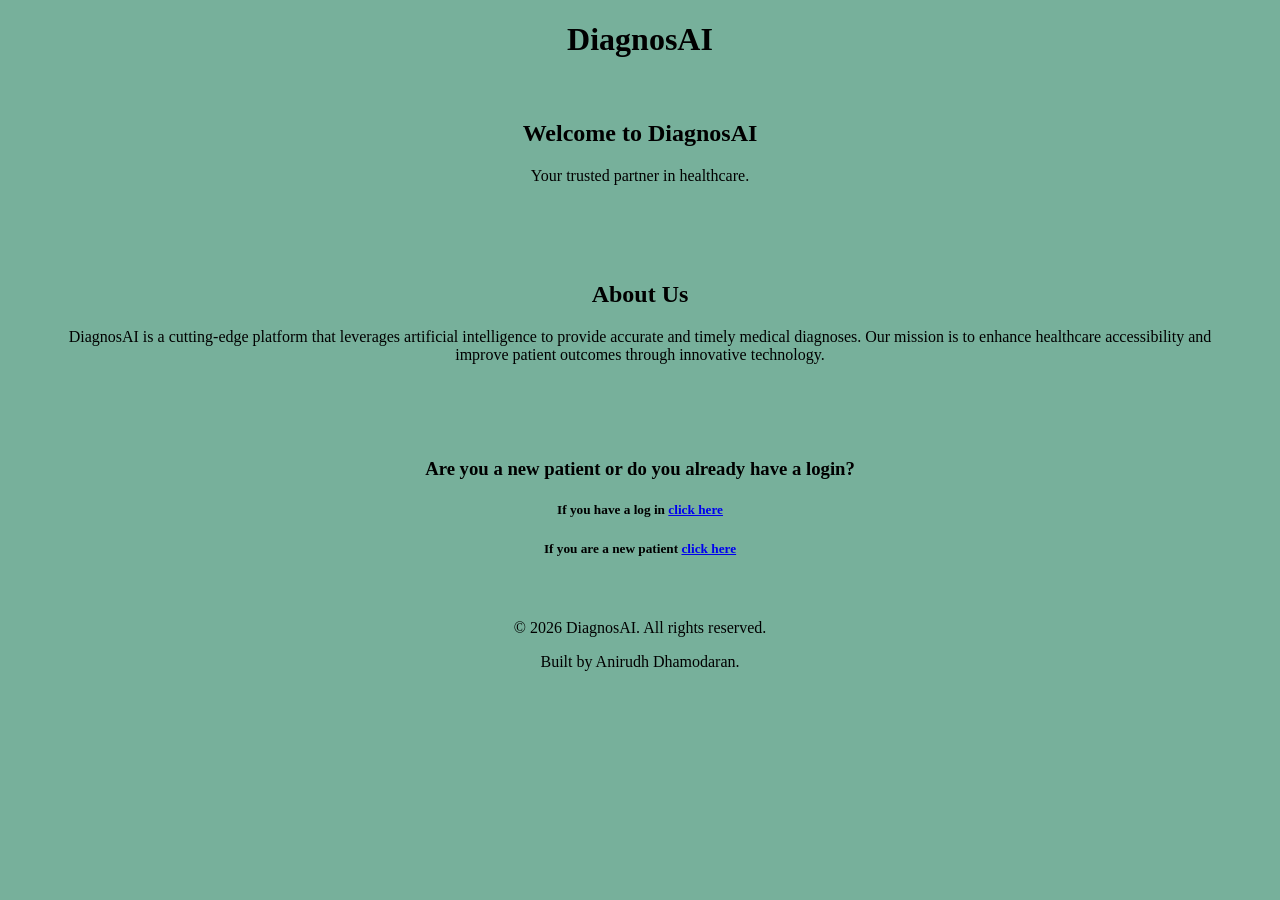
==== frontend/index.html @ 201fba85 "Added frontend code to GitHub" ====
<!DOCTYPE html>
<html lang="en">
<head>
    <meta charset="UTF-8">
    <meta name="viewport" content="width=device-width, initial-scale=1.0">
    <title>KinCare</title>
    <link rel="stylesheet" href="style.css">
    <script src="script.js"></script>
</head>
<body>
    <header>
        <h1>DiagnosAI</h1>
    </header>
    <main>
        <section id="home">
            <h2>Welcome to DiagnosAI</h2>
            <p>Your trusted partner in healthcare.</p>
        </section>
        <section id="about">
            <h2>About Us</h2>
            <p>DiagnosAI is a cutting-edge platform that leverages artificial intelligence to provide accurate and timely medical diagnoses. Our mission is to enhance healthcare accessibility and improve patient outcomes through innovative technology.</p>
        </section>
        <section id="patient_details">
            <h3>Are you a new patient or do you already have a login?</h3>
            <h5> If you have a log in <a href="login.html">click here</a></h5>
            <h5> If you are a new patient <a href="register.html">click here</a></h5>
        </section>
    </main>
    <footer>
        <p>&copy; 2026 DiagnosAI. All rights reserved.</p>
        <p>Built by Anirudh Dhamodaran.</p>
    </footer>
</body>
</html>
---- frontend/style.css ----
body {
    background-color: #1b7a5797;
    align-items: center;
    text-align: center;
}

section {
    margin: 20px;
    padding: 20px;
    color: #000000;
    border-radius: 10px;
}

button {
    background-color: #43e250;
    color: #0b56ad;
    border: none;
    padding: 10px 20px;
    border-radius: 5px;
    cursor: pointer;
}

input, textarea {
    padding: 10px;
    width: 20%;
    margin: 5px;
    border-radius: 5px;
    border: 1px solid #000000;
    background-color: #dd8519;
}

nav {
    background-color: #f64a4a;
    border-radius: 10px;
    padding: 10px;
    display: inline-block;
    justify-content: space-between;
}

ul {
    list-style-type: none;
    padding: 20px;
    gap: 10px;
    display: flex;
    justify-content: space-between;
}

button:hover {
    background-color: #0b56ad;
    color: #43e250;
}

button {
    background-color: #5d4ded;
    color: #ffffff;
    border-radius: 100px;
    padding: 10px 20px;
}

select {
    background-color: #dd8519;
    width: 15%;
    padding: 10px;
    border-radius: 20px;
}
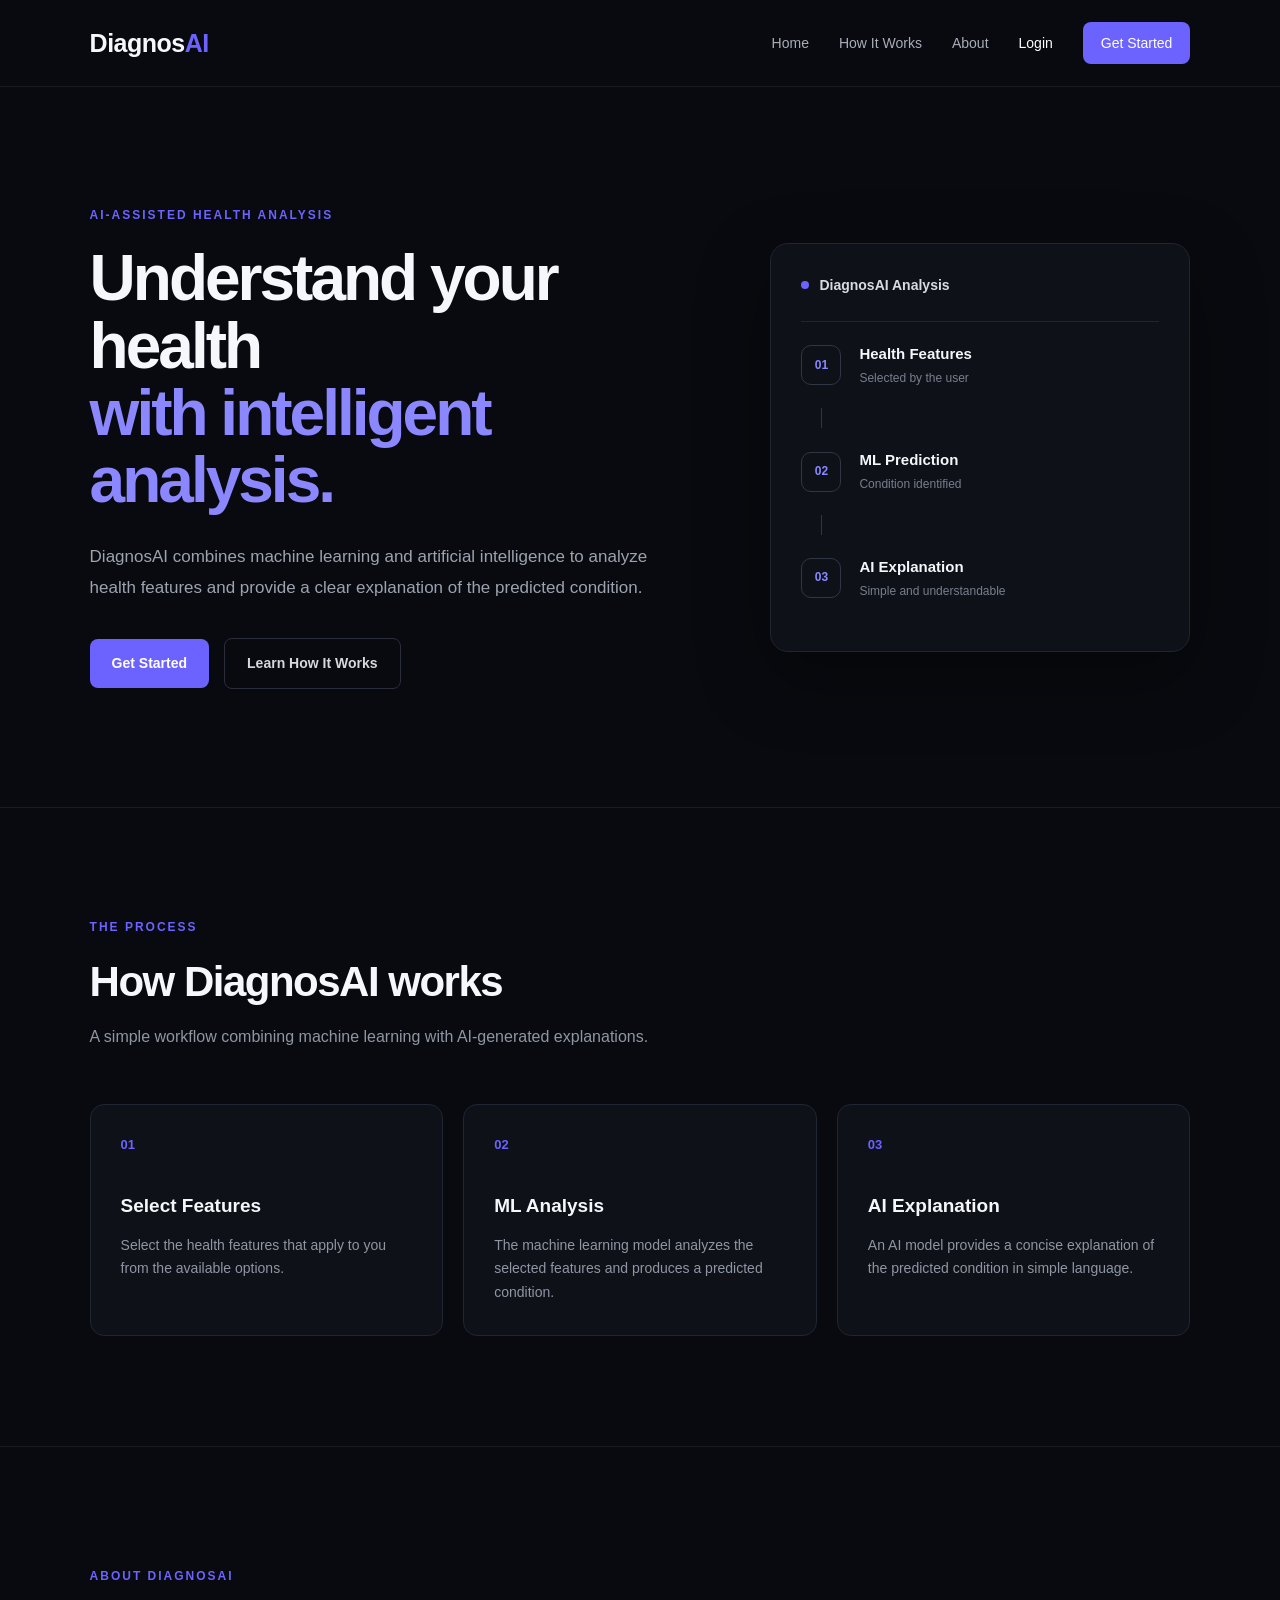
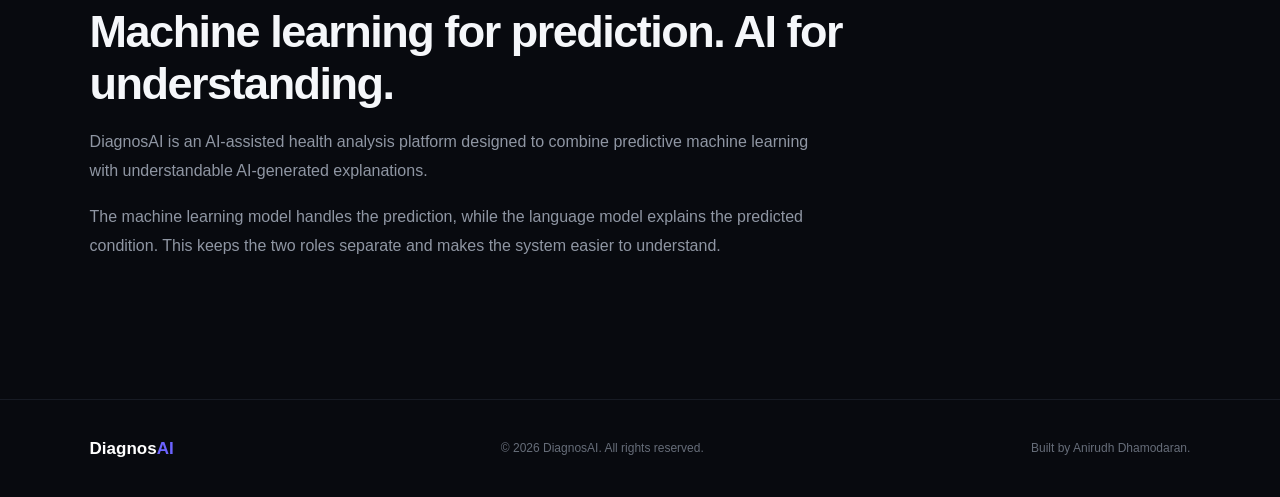
==== commit 61712cd5: "Reduced the Dataset. Finished the LLM. Started doing the Frontend for the project" ====
--- a/frontend/index.html
+++ b/frontend/index.html
@@ -3,32 +3,228 @@
 <head>
     <meta charset="UTF-8">
     <meta name="viewport" content="width=device-width, initial-scale=1.0">
-    <title>KinCare</title>
+
+    <title>DiagnosAI</title>
+
     <link rel="stylesheet" href="style.css">
-    <script src="script.js"></script>
 </head>
+
 <body>
-    <header>
-        <h1>DiagnosAI</h1>
+
+    <header class="navbar">
+
+        <div class="logo">
+            Diagnos<span>AI</span>
+        </div>
+
+        <nav>
+            <a href="#home">Home</a>
+            <a href="#how-it-works">How It Works</a>
+            <a href="#about">About</a>
+            <a href="login.html" class="login-link">Login</a>
+            <a href="register.html" class="nav-button">Get Started</a>
+        </nav>
+
     </header>
+
+
     <main>
-        <section id="home">
-            <h2>Welcome to DiagnosAI</h2>
-            <p>Your trusted partner in healthcare.</p>
+
+        <!-- Hero Section -->
+
+        <section id="home" class="hero">
+
+            <div class="hero-content">
+
+                <p class="eyebrow">AI-ASSISTED HEALTH ANALYSIS</p>
+
+                <h1>
+                    Understand your health
+                    <span>with intelligent analysis.</span>
+                </h1>
+
+                <p class="hero-description">
+                    DiagnosAI combines machine learning and artificial intelligence
+                    to analyze health features and provide a clear explanation of
+                    the predicted condition.
+                </p>
+
+                <div class="hero-buttons">
+
+                    <a href="register.html" class="primary-button">
+                        Get Started
+                    </a>
+
+                    <a href="#how-it-works" class="secondary-button">
+                        Learn How It Works
+                    </a>
+
+                </div>
+
+            </div>
+
+
+            <div class="hero-visual">
+
+                <div class="analysis-card">
+
+                    <div class="card-header">
+                        <span class="status-dot"></span>
+                        DiagnosAI Analysis
+                    </div>
+
+                    <div class="analysis-step">
+                        <div class="step-number">01</div>
+
+                        <div>
+                            <h3>Health Features</h3>
+                            <p>Selected by the user</p>
+                        </div>
+                    </div>
+
+                    <div class="connector"></div>
+
+                    <div class="analysis-step">
+                        <div class="step-number">02</div>
+
+                        <div>
+                            <h3>ML Prediction</h3>
+                            <p>Condition identified</p>
+                        </div>
+                    </div>
+
+                    <div class="connector"></div>
+
+                    <div class="analysis-step">
+                        <div class="step-number">03</div>
+
+                        <div>
+                            <h3>AI Explanation</h3>
+                            <p>Simple and understandable</p>
+                        </div>
+                    </div>
+
+                </div>
+
+            </div>
+
         </section>
-        <section id="about">
-            <h2>About Us</h2>
-            <p>DiagnosAI is a cutting-edge platform that leverages artificial intelligence to provide accurate and timely medical diagnoses. Our mission is to enhance healthcare accessibility and improve patient outcomes through innovative technology.</p>
+
+
+        <!-- How It Works -->
+
+        <section id="how-it-works" class="how-it-works">
+
+            <div class="section-heading">
+
+                <p class="eyebrow">THE PROCESS</p>
+
+                <h2>How DiagnosAI works</h2>
+
+                <p>
+                    A simple workflow combining machine learning with
+                    AI-generated explanations.
+                </p>
+
+            </div>
+
+
+            <div class="steps">
+
+                <article class="step-card">
+
+                    <div class="step-icon">01</div>
+
+                    <h3>Select Features</h3>
+
+                    <p>
+                        Select the health features that apply to you from
+                        the available options.
+                    </p>
+
+                </article>
+
+
+                <article class="step-card">
+
+                    <div class="step-icon">02</div>
+
+                    <h3>ML Analysis</h3>
+
+                    <p>
+                        The machine learning model analyzes the selected
+                        features and produces a predicted condition.
+                    </p>
+
+                </article>
+
+
+                <article class="step-card">
+
+                    <div class="step-icon">03</div>
+
+                    <h3>AI Explanation</h3>
+
+                    <p>
+                        An AI model provides a concise explanation of the
+                        predicted condition in simple language.
+                    </p>
+
+                </article>
+
+            </div>
+
         </section>
-        <section id="patient_details">
-            <h3>Are you a new patient or do you already have a login?</h3>
-            <h5> If you have a log in <a href="login.html">click here</a></h5>
-            <h5> If you are a new patient <a href="register.html">click here</a></h5>
+
+
+        <!-- About -->
+
+        <section id="about" class="about">
+
+            <div class="about-content">
+
+                <p class="eyebrow">ABOUT DIAGNOSAI</p>
+
+                <h2>
+                    Machine learning for prediction.
+                    AI for understanding.
+                </h2>
+
+                <p>
+                    DiagnosAI is an AI-assisted health analysis platform
+                    designed to combine predictive machine learning with
+                    understandable AI-generated explanations.
+                </p>
+
+                <p>
+                    The machine learning model handles the prediction,
+                    while the language model explains the predicted
+                    condition. This keeps the two roles separate and
+                    makes the system easier to understand.
+                </p>
+
+            </div>
+
         </section>
+
     </main>
+
+
     <footer>
-        <p>&copy; 2026 DiagnosAI. All rights reserved.</p>
-        <p>Built by Anirudh Dhamodaran.</p>
+
+        <div class="footer-logo">
+            Diagnos<span>AI</span>
+        </div>
+
+        <p>
+            &copy; 2026 DiagnosAI. All rights reserved.
+        </p>
+
+        <p>
+            Built by Anirudh Dhamodaran.
+        </p>
+
     </footer>
+
 </body>
 </html>
--- a/frontend/style.css
+++ b/frontend/style.css
@@ -1,65 +1,895 @@
+* {
+    margin: 0;
+    padding: 0;
+    box-sizing: border-box;
+}
+
+html {
+    scroll-behavior: smooth;
+}
+
 body {
-    background-color: #1b7a5797;
-    align-items: center;
+    font-family: Arial, Helvetica, sans-serif;
+    background: #080a0f;
+    color: #f5f7fa;
+    line-height: 1.6;
+}
+
+
+/* =========================
+   NAVIGATION
+   ========================= */
+
+.navbar {
+    width: 100%;
+    padding: 22px 7%;
+    display: flex;
+    align-items: center;
+    justify-content: space-between;
+    border-bottom: 1px solid #171b24;
+    background: #080a0f;
+    position: sticky;
+    top: 0;
+    z-index: 100;
+}
+
+.logo {
+    font-size: 25px;
+    font-weight: 700;
+    letter-spacing: -0.5px;
+}
+
+.logo span,
+.footer-logo span {
+    color: #6c63ff;
+}
+
+.navbar nav {
+    display: flex;
+    align-items: center;
+    gap: 30px;
+}
+
+.navbar nav a {
+    color: #a8adb8;
+    text-decoration: none;
+    font-size: 14px;
+    transition: 0.2s ease;
+}
+
+.navbar nav a:hover {
+    color: #ffffff;
+}
+
+.navbar .login-link {
+    color: #ffffff;
+}
+
+.nav-button {
+    background: #6c63ff;
+    color: #ffffff !important;
+    padding: 10px 18px;
+    border-radius: 8px;
+}
+
+.nav-button:hover {
+    background: #7a72ff;
+}
+
+
+/* =========================
+   HERO
+   ========================= */
+
+.hero {
+    min-height: 720px;
+    padding: 100px 7%;
+    display: flex;
+    align-items: center;
+    justify-content: space-between;
+    gap: 80px;
+}
+
+.hero-content {
+    max-width: 650px;
+}
+
+.eyebrow {
+    color: #6c63ff;
+    font-size: 12px;
+    font-weight: 700;
+    letter-spacing: 2px;
+    margin-bottom: 20px;
+}
+
+.hero h1 {
+    font-size: clamp(45px, 5vw, 72px);
+    line-height: 1.05;
+    letter-spacing: -3px;
+    margin-bottom: 28px;
+}
+
+.hero h1 span {
+    display: block;
+    color: #8b87ff;
+}
+
+.hero-description {
+    max-width: 570px;
+    color: #9ca3af;
+    font-size: 17px;
+    line-height: 1.8;
+    margin-bottom: 35px;
+}
+
+.hero-buttons {
+    display: flex;
+    align-items: center;
+    gap: 15px;
+}
+
+.primary-button,
+.secondary-button {
+    text-decoration: none;
+    padding: 13px 22px;
+    border-radius: 8px;
+    font-size: 14px;
+    font-weight: 600;
+    transition: 0.2s ease;
+}
+
+.primary-button {
+    background: #6c63ff;
+    color: #ffffff;
+}
+
+.primary-button:hover {
+    background: #7a72ff;
+    transform: translateY(-2px);
+}
+
+.secondary-button {
+    border: 1px solid #292e3a;
+    color: #d5d8df;
+}
+
+.secondary-button:hover {
+    border-color: #555c6b;
+    background: #10131a;
+}
+
+
+/* =========================
+   HERO ANALYSIS CARD
+   ========================= */
+
+.hero-visual {
+    width: 420px;
+    flex-shrink: 0;
+}
+
+.analysis-card {
+    background: #0e1118;
+    border: 1px solid #202532;
+    border-radius: 18px;
+    padding: 30px;
+    box-shadow: 0 25px 70px rgba(0, 0, 0, 0.35);
+}
+
+.card-header {
+    color: #d8dbe2;
+    font-size: 14px;
+    font-weight: 600;
+    padding-bottom: 25px;
+    border-bottom: 1px solid #202532;
+    display: flex;
+    align-items: center;
+    gap: 10px;
+}
+
+.status-dot {
+    width: 8px;
+    height: 8px;
+    background: #6c63ff;
+    border-radius: 50%;
+}
+
+.analysis-step {
+    display: flex;
+    align-items: center;
+    gap: 18px;
+    padding: 20px 0;
+}
+
+.step-number {
+    width: 40px;
+    height: 40px;
+    border: 1px solid #303644;
+    border-radius: 10px;
+    display: flex;
+    align-items: center;
+    justify-content: center;
+    color: #8b87ff;
+    font-size: 12px;
+    font-weight: 700;
+    flex-shrink: 0;
+}
+
+.analysis-step h3 {
+    font-size: 15px;
+    margin-bottom: 3px;
+}
+
+.analysis-step p {
+    color: #777f8d;
+    font-size: 12px;
+}
+
+.connector {
+    width: 1px;
+    height: 20px;
+    background: #303644;
+    margin-left: 20px;
+}
+
+
+/* =========================
+   HOW IT WORKS
+   ========================= */
+
+.how-it-works {
+    padding: 110px 7%;
+    border-top: 1px solid #171b24;
+    border-bottom: 1px solid #171b24;
+}
+
+.section-heading {
+    max-width: 650px;
+    margin-bottom: 55px;
+}
+
+.section-heading h2,
+.about h2 {
+    font-size: 42px;
+    line-height: 1.15;
+    letter-spacing: -1.5px;
+    margin-bottom: 18px;
+}
+
+.section-heading > p:last-child {
+    color: #8f96a3;
+    font-size: 16px;
+}
+
+.steps {
+    display: grid;
+    grid-template-columns: repeat(3, 1fr);
+    gap: 20px;
+}
+
+.step-card {
+    background: #0e1118;
+    border: 1px solid #202532;
+    border-radius: 14px;
+    padding: 30px;
+    transition: 0.2s ease;
+}
+
+.step-card:hover {
+    border-color: #3a4050;
+    transform: translateY(-4px);
+}
+
+.step-icon {
+    color: #6c63ff;
+    font-size: 13px;
+    font-weight: 700;
+    margin-bottom: 35px;
+}
+
+.step-card h3 {
+    font-size: 19px;
+    margin-bottom: 12px;
+}
+
+.step-card p {
+    color: #8f96a3;
+    font-size: 14px;
+    line-height: 1.7;
+}
+
+
+/* =========================
+   ABOUT
+   ========================= */
+
+.about {
+    padding: 120px 7%;
+}
+
+.about-content {
+    max-width: 850px;
+}
+
+.about h2 {
+    font-size: 45px;
+    max-width: 800px;
+}
+
+.about p:not(.eyebrow) {
+    color: #8f96a3;
+    font-size: 16px;
+    line-height: 1.8;
+    max-width: 750px;
+    margin-bottom: 18px;
+}
+
+
+/* =========================
+   FOOTER
+   ========================= */
+
+footer {
+    border-top: 1px solid #171b24;
+    padding: 35px 7%;
+    display: flex;
+    align-items: center;
+    justify-content: space-between;
+    color: #666d79;
+    font-size: 12px;
+}
+
+.footer-logo {
+    color: #ffffff;
+    font-size: 17px;
+    font-weight: 700;
+}
+
+
+/* =========================
+   RESPONSIVE DESIGN
+   ========================= */
+
+@media (max-width: 900px) {
+
+    .navbar nav {
+        gap: 15px;
+    }
+
+    .hero {
+        flex-direction: column;
+        align-items: flex-start;
+        padding-top: 80px;
+    }
+
+    .hero-visual {
+        width: 100%;
+        max-width: 500px;
+    }
+
+    .steps {
+        grid-template-columns: 1fr;
+    }
+
+}
+
+@media (max-width: 650px) {
+
+    .navbar {
+        padding: 18px 5%;
+    }
+
+    .navbar nav a:not(.nav-button) {
+        display: none;
+    }
+
+    .hero {
+        padding: 70px 5%;
+    }
+
+    .hero h1 {
+        font-size: 45px;
+        letter-spacing: -2px;
+    }
+
+    .hero-buttons {
+        flex-direction: column;
+        align-items: stretch;
+    }
+
+    .primary-button,
+    .secondary-button {
+        text-align: center;
+    }
+
+    .how-it-works,
+    .about {
+        padding: 80px 5%;
+    }
+
+    .section-heading h2,
+    .about h2 {
+        font-size: 34px;
+    }
+
+    footer {
+        flex-direction: column;
+        gap: 10px;
+        text-align: center;
+    }
+
+}
+
+/* =========================
+   AUTHENTICATION PAGES
+   ========================= */
+
+.auth-page {
+    min-height: 100vh;
+    display: flex;
+    align-items: center;
+    justify-content: center;
+    padding: 40px 20px;
+    background: #080a0f;
+}
+
+.auth-container {
+    width: 100%;
+    max-width: 460px;
+}
+
+.auth-card {
+    background: #0e1118;
+    border: 1px solid #202532;
+    border-radius: 18px;
+    padding: 45px;
+    box-shadow: 0 25px 70px rgba(0, 0, 0, 0.35);
+}
+
+.auth-logo {
+    display: block;
+    width: fit-content;
+    margin: 0 auto 45px;
+    color: #ffffff;
+    font-size: 25px;
+    font-weight: 700;
+    text-decoration: none;
+}
+
+.auth-logo span {
+    color: #6c63ff;
+}
+
+.auth-heading {
+    margin-bottom: 35px;
+}
+
+.auth-heading .eyebrow {
+    margin-bottom: 12px;
+}
+
+.auth-heading h1 {
+    font-size: 30px;
+    line-height: 1.2;
+    letter-spacing: -1px;
+    margin-bottom: 12px;
+}
+
+.auth-heading p:last-child {
+    color: #8f96a3;
+    font-size: 14px;
+    line-height: 1.6;
+}
+
+.form-group {
+    margin-bottom: 20px;
+}
+
+.form-group label {
+    display: block;
+    color: #d5d8df;
+    font-size: 13px;
+    font-weight: 600;
+    margin-bottom: 8px;
+}
+
+.form-group input,
+.form-group select {
+    width: 100%;
+    padding: 13px 14px;
+    margin: 0;
+    border: 1px solid #292e3a;
+    border-radius: 8px;
+    background: #080a0f;
+    color: #f5f7fa;
+    font-size: 14px;
+    outline: none;
+    transition: 0.2s ease;
+}
+
+.form-group input::placeholder {
+    color: #555d6b;
+}
+
+.form-group input:focus,
+.form-group select:focus {
+    border-color: #6c63ff;
+    box-shadow: 0 0 0 3px rgba(108, 99, 255, 0.1);
+}
+
+.form-group select {
+    cursor: pointer;
+}
+
+.form-group select option {
+    background: #0e1118;
+    color: #f5f7fa;
+}
+
+.auth-button {
+    width: 100%;
+    margin-top: 8px;
+    padding: 13px;
+    border: none;
+    border-radius: 8px;
+    background: #6c63ff;
+    color: #ffffff;
+    font-size: 14px;
+    font-weight: 600;
+    cursor: pointer;
+    transition: 0.2s ease;
+}
+
+.auth-button:hover {
+    background: #7a72ff;
+    transform: translateY(-1px);
+}
+
+.auth-footer {
+    margin-top: 28px;
     text-align: center;
-}
-
-section {
-    margin: 20px;
-    padding: 20px;
-    color: #000000;
-    border-radius: 10px;
-}
-
-button {
-    background-color: #43e250;
-    color: #0b56ad;
+    color: #777f8d;
+    font-size: 13px;
+}
+
+.auth-footer a {
+    color: #8b87ff;
+    text-decoration: none;
+    font-weight: 600;
+}
+
+.auth-footer a:hover {
+    color: #a09cff;
+}
+
+
+/* Registration second page */
+
+#importantDetails {
+    margin-top: 5px;
+}
+
+
+/* Mobile */
+
+@media (max-width: 500px) {
+
+    .auth-card {
+        padding: 30px 22px;
+    }
+
+    .auth-heading h1 {
+        font-size: 26px;
+    }
+
+}
+
+/* =========================
+   DASHBOARD
+   ========================= */
+
+.dashboard-page {
+    min-height: 100vh;
+    background: #080a0f;
+}
+
+.dashboard-navbar {
+    width: 100%;
+    padding: 22px 7%;
+    display: flex;
+    align-items: center;
+    justify-content: space-between;
+    border-bottom: 1px solid #171b24;
+    background: #080a0f;
+}
+
+.dashboard-logo {
+    color: #ffffff;
+    font-size: 25px;
+    font-weight: 700;
+    text-decoration: none;
+}
+
+.dashboard-logo span {
+    color: #6c63ff;
+}
+
+.dashboard-navbar nav {
+    display: flex;
+    gap: 30px;
+}
+
+.dashboard-navbar nav a {
+    color: #a8adb8;
+    text-decoration: none;
+    font-size: 14px;
+}
+
+.dashboard-navbar nav a:hover {
+    color: #ffffff;
+}
+
+
+/* =========================
+   DASHBOARD CONTENT
+   ========================= */
+
+.dashboard-container {
+    width: 86%;
+    max-width: 1100px;
+    margin: 0 auto;
+    padding: 80px 0;
+}
+
+.dashboard-heading {
+    max-width: 700px;
+    margin-bottom: 50px;
+}
+
+.dashboard-heading h1 {
+    font-size: 48px;
+    line-height: 1.1;
+    letter-spacing: -1.5px;
+    margin-bottom: 18px;
+}
+
+.dashboard-heading p:last-child {
+    color: #8f96a3;
+    font-size: 16px;
+}
+
+
+/* =========================
+   FEATURE SECTION
+   ========================= */
+
+.feature-section {
+    background: #0e1118;
+    border: 1px solid #202532;
+    border-radius: 18px;
+    padding: 35px;
+}
+
+.feature-header {
+    display: flex;
+    justify-content: space-between;
+    align-items: flex-start;
+    gap: 20px;
+    margin-bottom: 25px;
+}
+
+.feature-header h2 {
+    font-size: 22px;
+    margin-bottom: 6px;
+}
+
+.feature-header p {
+    color: #777f8d;
+    font-size: 13px;
+}
+
+#selectedCount {
+    color: #8b87ff;
+    font-size: 13px;
+    font-weight: 600;
+}
+
+
+/* =========================
+   FEATURE SEARCH
+   ========================= */
+
+.feature-selector input {
+    width: 100%;
+    padding: 14px 16px;
+    border: 1px solid #292e3a;
+    border-radius: 8px;
+    background: #080a0f;
+    color: #f5f7fa;
+    font-size: 14px;
+    outline: none;
+}
+
+.feature-selector input::placeholder {
+    color: #555d6b;
+}
+
+.feature-selector input:focus {
+    border-color: #6c63ff;
+    box-shadow: 0 0 0 3px rgba(108, 99, 255, 0.1);
+}
+
+
+/* =========================
+   FEATURE LIST
+   ========================= */
+
+.feature-list {
+    display: grid;
+    grid-template-columns: repeat(2, 1fr);
+    gap: 10px;
+    margin-top: 18px;
+    max-height: 350px;
+    overflow-y: auto;
+    padding-right: 5px;
+}
+
+.feature-item {
+    padding: 13px 15px;
+    border: 1px solid #292e3a;
+    border-radius: 8px;
+    background: #080a0f;
+    color: #c7cbd3;
+    font-size: 13px;
+    cursor: pointer;
+    transition: 0.2s ease;
+}
+
+.feature-item:hover {
+    border-color: #555c6b;
+}
+
+.feature-item.selected {
+    border-color: #6c63ff;
+    background: #11101f;
+    color: #ffffff;
+}
+
+
+/* =========================
+   SELECTED FEATURES
+   ========================= */
+
+.selected-section {
+    margin-top: 35px;
+}
+
+.selected-section h3 {
+    font-size: 15px;
+    margin-bottom: 15px;
+}
+
+.selected-features {
+    display: flex;
+    flex-wrap: wrap;
+    gap: 8px;
+    min-height: 35px;
+}
+
+.selected-feature {
+    padding: 7px 11px;
+    border-radius: 6px;
+    background: #17152b;
+    border: 1px solid #35305f;
+    color: #b7b3ff;
+    font-size: 12px;
+}
+
+.empty-message {
+    color: #555d6b;
+    font-size: 13px;
+}
+
+
+/* =========================
+   ANALYZE BUTTON
+   ========================= */
+
+.analyze-button {
+    width: 100%;
+    margin-top: 30px;
+    padding: 14px;
     border: none;
-    padding: 10px 20px;
-    border-radius: 5px;
+    border-radius: 8px;
+    background: #6c63ff;
+    color: #ffffff;
+    font-size: 14px;
+    font-weight: 600;
     cursor: pointer;
-}
-
-input, textarea {
-    padding: 10px;
-    width: 20%;
-    margin: 5px;
-    border-radius: 5px;
-    border: 1px solid #000000;
-    background-color: #dd8519;
-}
-
-nav {
-    background-color: #f64a4a;
-    border-radius: 10px;
-    padding: 10px;
-    display: inline-block;
-    justify-content: space-between;
-}
-
-ul {
-    list-style-type: none;
-    padding: 20px;
-    gap: 10px;
-    display: flex;
-    justify-content: space-between;
-}
-
-button:hover {
-    background-color: #0b56ad;
-    color: #43e250;
-}
-
-button {
-    background-color: #5d4ded;
-    color: #ffffff;
-    border-radius: 100px;
-    padding: 10px 20px;
-}
-
-select {
-    background-color: #dd8519;
-    width: 15%;
-    padding: 10px;
-    border-radius: 20px;
+    transition: 0.2s ease;
+}
+
+.analyze-button:hover {
+    background: #7a72ff;
+    transform: translateY(-1px);
+}
+
+
+/* =========================
+   RESULTS
+   ========================= */
+
+.results-section {
+    display: grid;
+    grid-template-columns: 1fr 1fr;
+    gap: 20px;
+    margin-top: 25px;
+}
+
+.result-card {
+    background: #0e1118;
+    border: 1px solid #202532;
+    border-radius: 14px;
+    padding: 30px;
+}
+
+.result-label {
+    color: #6c63ff;
+    font-size: 11px;
+    font-weight: 700;
+    letter-spacing: 1.5px;
+    margin-bottom: 15px;
+}
+
+.result-card h2 {
+    font-size: 25px;
+    margin-bottom: 10px;
+}
+
+.result-card p:last-child {
+    color: #8f96a3;
+    font-size: 14px;
+    line-height: 1.7;
+}
+
+
+/* =========================
+   DASHBOARD RESPONSIVE
+   ========================= */
+
+@media (max-width: 700px) {
+
+    .dashboard-navbar {
+        padding: 18px 5%;
+    }
+
+    .dashboard-navbar nav {
+        gap: 15px;
+    }
+
+    .dashboard-navbar nav a {
+        font-size: 12px;
+    }
+
+    .dashboard-container {
+        width: 90%;
+        padding: 60px 0;
+    }
+
+    .dashboard-heading h1 {
+        font-size: 38px;
+    }
+
+    .feature-section {
+        padding: 25px;
+    }
+
+    .feature-list {
+        grid-template-columns: 1fr;
+    }
+
+    .results-section {
+        grid-template-columns: 1fr;
+    }
+
 }
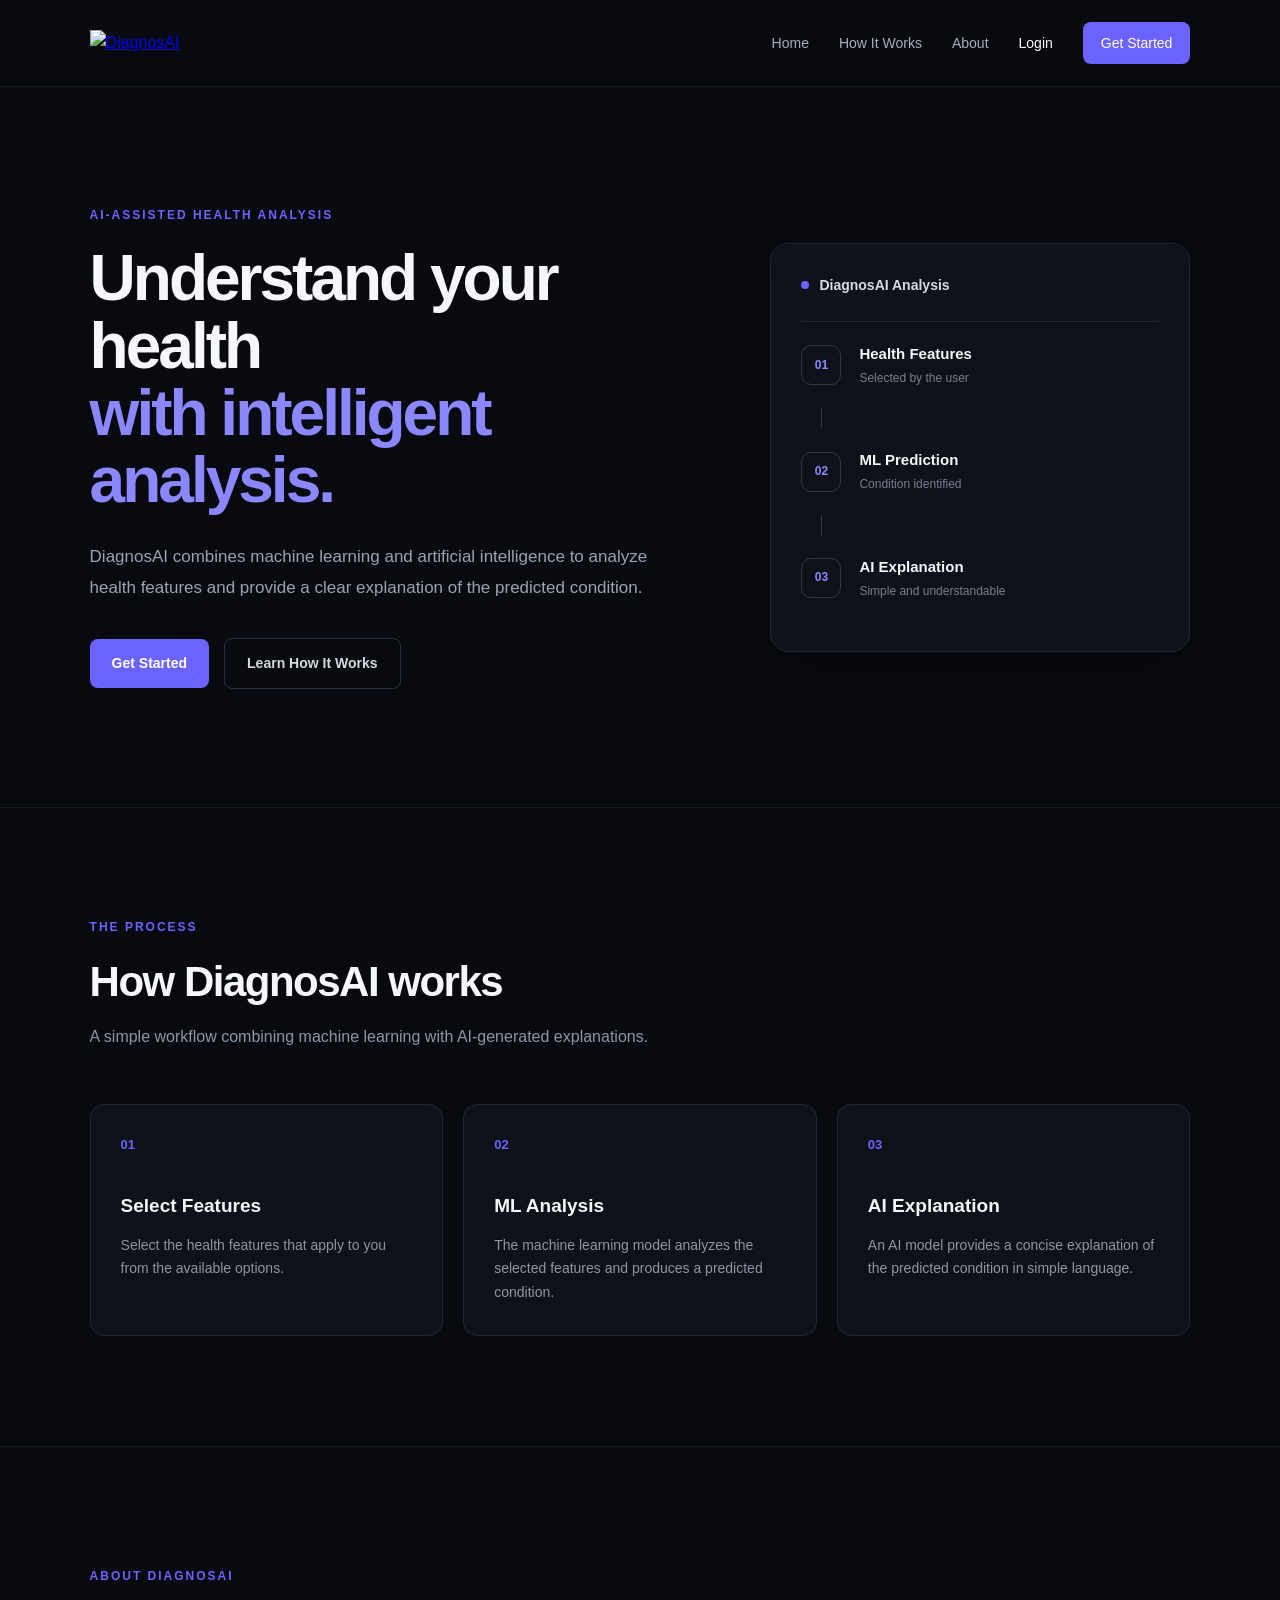
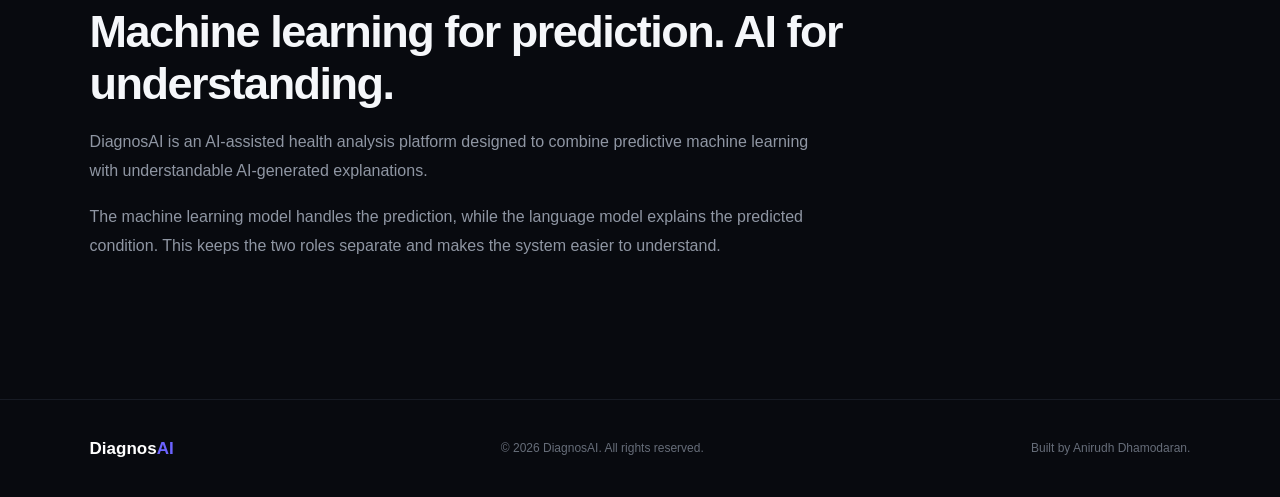
==== commit 821b1245: "Started working on the Frontend" ====
--- a/frontend/index.html
+++ b/frontend/index.html
@@ -6,6 +6,8 @@
 
     <title>DiagnosAI</title>
 
+    <link rel="icon" type="image/png" href="images/logo.png">
+
     <link rel="stylesheet" href="style.css">
 </head>
 
@@ -13,9 +15,9 @@
 
     <header class="navbar">
 
-        <div class="logo">
-            Diagnos<span>AI</span>
-        </div>
+        <a href="index.html" class="logo">
+            <img src="images/logo.png" alt="DiagnosAI">
+        </a>
 
         <nav>
             <a href="#home">Home</a>
--- a/frontend/style.css
+++ b/frontend/style.css
@@ -34,12 +34,16 @@
 }
 
 .logo {
-    font-size: 25px;
-    font-weight: 700;
-    letter-spacing: -0.5px;
-}
-
-.logo span,
+    display: flex;
+    align-items: center;
+}
+
+.logo img {
+    width: 150px;
+    height: auto;
+    display: block;
+}
+
 .footer-logo span {
     color: #6c63ff;
 }
@@ -540,6 +544,13 @@
     transition: 0.2s ease;
 }
 
+.form-message {
+    margin: 10px 0 15px;
+    color: #ff6b6b;
+    font-size: 13px;
+    min-height: 18px;
+}
+
 .auth-button:hover {
     background: #7a72ff;
     transform: translateY(-1px);
